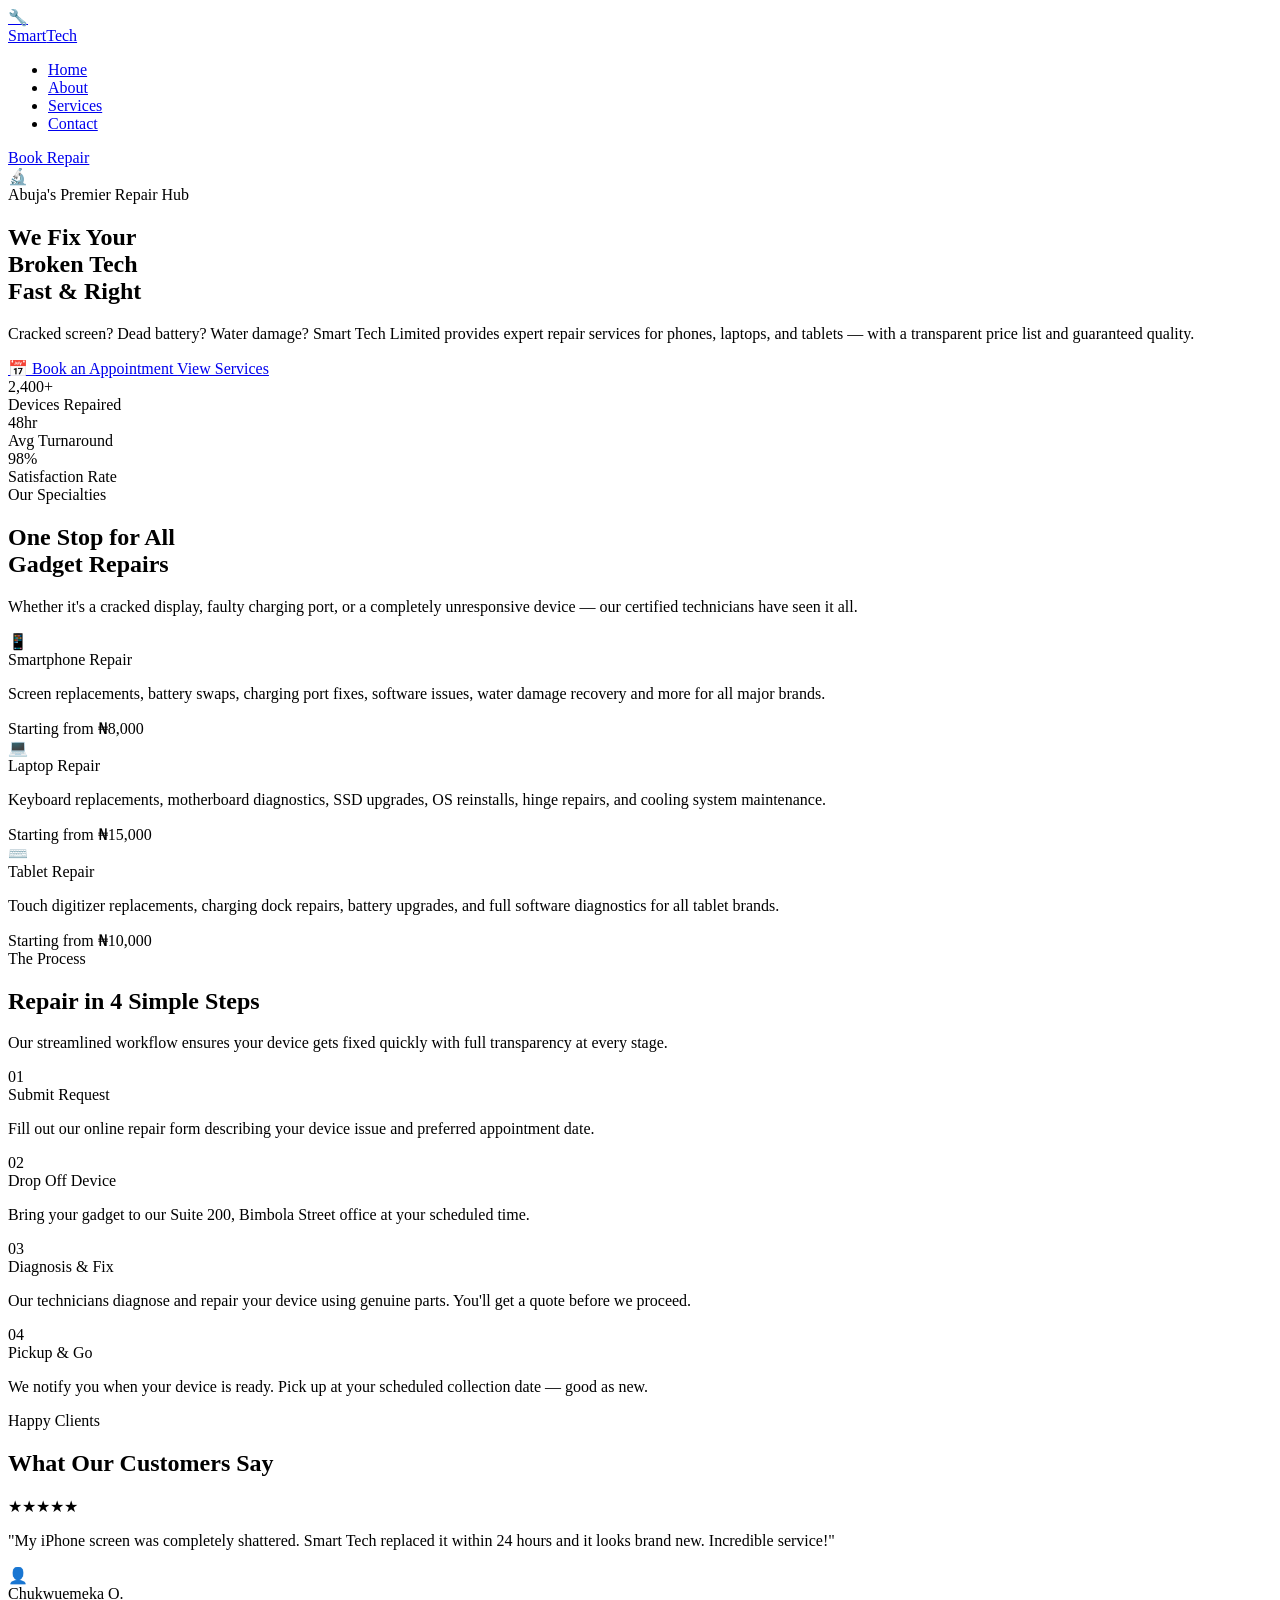
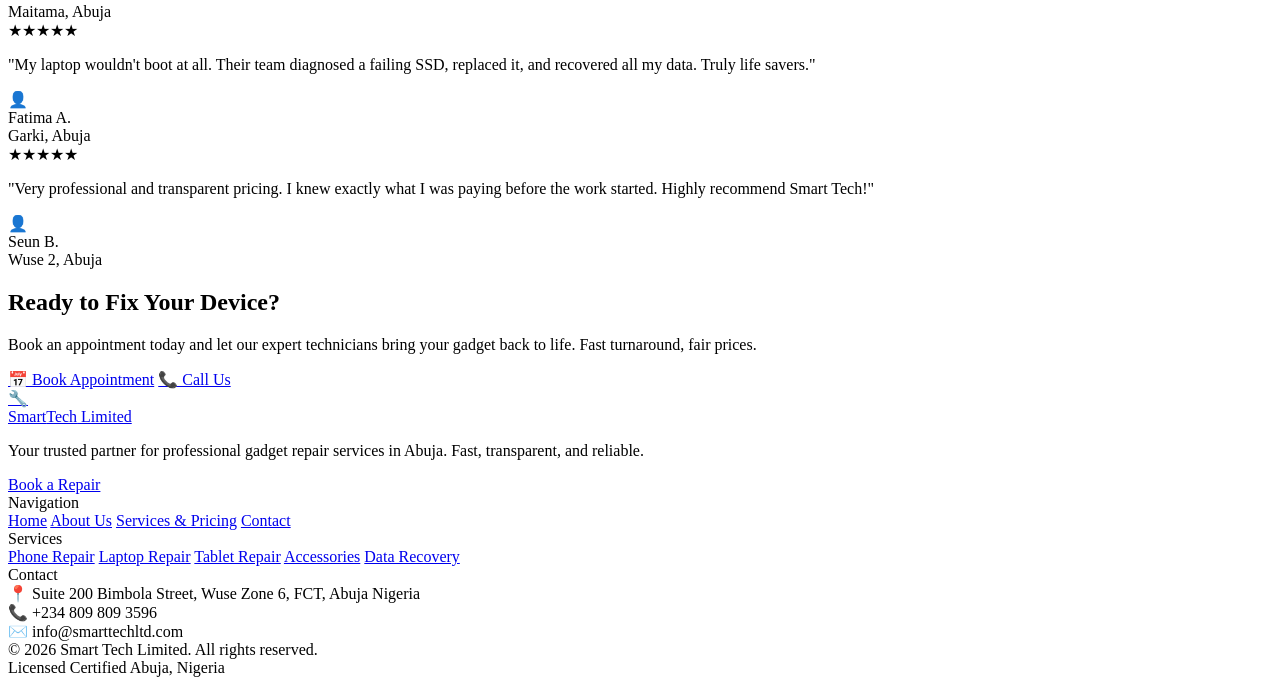
==== Project1/index.html @ 46990d4a "Created the index file, created the asset director to store my images, css file" ====
<!doctype html>
<html lang="en">
  <head>
    <meta charset="UTF-8" />
    <meta name="viewport" content="width=device-width, initial-scale=1.0" />
    <title>Smart Tech Limited — Gadget Repair Experts</title>
    <meta
      name="description"
      content="Professional phone, laptop and tablet repair services in Abuja, Nigeria. Book an appointment today."
    />
    <link rel="stylesheet" href="styles.css" />
  </head>
  <body class="bg-noise">
    <!-- NAVIGATION -->
    <nav class="nav">
      <div class="container">
        <div class="nav-inner">
          <a href="index.html" class="nav-logo">
            <div class="nav-logo-icon">🔧</div>
            <span class="nav-logo-text">Smart<span>Tech</span></span>
          </a>
          <ul class="nav-links">
            <li><a href="index.html" class="nav-link active">Home</a></li>
            <li><a href="about.html" class="nav-link">About</a></li>
            <li><a href="services.html" class="nav-link">Services</a></li>
            <li><a href="contact.html" class="nav-link">Contact</a></li>
          </ul>
          <a href="services.html#appointment" class="nav-cta">Book Repair</a>
        </div>
      </div>
    </nav>

    <!-- HERO -->
    <section class="hero">
      <div class="hero-bg"></div>
      <div class="hero-grid-lines"></div>

      <div class="hero-visual">
        <div class="hero-visual-ring hero-visual-ring-1"></div>
        <div class="hero-visual-ring hero-visual-ring-2"></div>
        <div class="hero-visual-center">🔬</div>
      </div>

      <div class="container">
        <div class="hero-content">
          <div class="hero-eyebrow">
            <div class="hero-eyebrow-line"></div>
            <span class="hero-eyebrow-text">Abuja's Premier Repair Hub</span>
          </div>

          <h1 class="heading-xl hero-title">
            We Fix Your<br />
            <span class="hero-title-highlight">Broken Tech</span><br />
            Fast &amp; Right
          </h1>

          <p class="hero-desc">
            Cracked screen? Dead battery? Water damage? Smart Tech Limited
            provides expert repair services for phones, laptops, and tablets —
            with a transparent price list and guaranteed quality.
          </p>

          <div class="hero-actions">
            <a href="services.html#appointment" class="btn btn-primary btn-lg">
              📅 Book an Appointment
            </a>
            <a href="services.html" class="btn btn-outline btn-lg">
              View Services
            </a>
          </div>

          <div class="hero-stats">
            <div class="hero-stat">
              <div class="hero-stat-number">2,400+</div>
              <div class="hero-stat-label">Devices Repaired</div>
            </div>
            <div class="hero-stat">
              <div class="hero-stat-number">48hr</div>
              <div class="hero-stat-label">Avg Turnaround</div>
            </div>
            <div class="hero-stat">
              <div class="hero-stat-number">98%</div>
              <div class="hero-stat-label">Satisfaction Rate</div>
            </div>
          </div>
        </div>
      </div>
    </section>

    <!-- WHAT WE FIX -->
    <section class="section">
      <div class="container">
        <div class="section-header-centered">
          <div class="label-tag">Our Specialties</div>
          <h2 class="heading-lg">One Stop for All<br />Gadget Repairs</h2>
          <p class="section-subtitle">
            Whether it's a cracked display, faulty charging port, or a
            completely unresponsive device — our certified technicians have seen
            it all.
          </p>
        </div>

        <div class="grid-3">
          <div class="service-card animate-fade-up animate-delay-1">
            <div class="service-icon">📱</div>
            <div class="service-card-title">Smartphone Repair</div>
            <p class="service-card-desc">
              Screen replacements, battery swaps, charging port fixes, software
              issues, water damage recovery and more for all major brands.
            </p>
            <div class="service-card-price">Starting from ₦8,000</div>
          </div>
          <div class="service-card animate-fade-up animate-delay-2">
            <div class="service-icon">💻</div>
            <div class="service-card-title">Laptop Repair</div>
            <p class="service-card-desc">
              Keyboard replacements, motherboard diagnostics, SSD upgrades, OS
              reinstalls, hinge repairs, and cooling system maintenance.
            </p>
            <div class="service-card-price">Starting from ₦15,000</div>
          </div>
          <div class="service-card animate-fade-up animate-delay-3">
            <div class="service-icon">⌨️</div>
            <div class="service-card-title">Tablet Repair</div>
            <p class="service-card-desc">
              Touch digitizer replacements, charging dock repairs, battery
              upgrades, and full software diagnostics for all tablet brands.
            </p>
            <div class="service-card-price">Starting from ₦10,000</div>
          </div>
        </div>
      </div>
    </section>

    <!-- HOW IT WORKS -->
    <section
      class="section"
      style="
        background: var(--color-surface);
        border-top: 1px solid var(--color-border);
        border-bottom: 1px solid var(--color-border);
      "
    >
      <div class="container">
        <div class="section-header-centered">
          <div class="label-tag">The Process</div>
          <h2 class="heading-lg">Repair in 4 Simple Steps</h2>
          <p class="section-subtitle">
            Our streamlined workflow ensures your device gets fixed quickly with
            full transparency at every stage.
          </p>
        </div>

        <div class="process-steps">
          <div class="process-step">
            <div class="process-step-num">01</div>
            <div class="process-step-title">Submit Request</div>
            <p class="process-step-desc">
              Fill out our online repair form describing your device issue and
              preferred appointment date.
            </p>
          </div>
          <div class="process-step">
            <div class="process-step-num">02</div>
            <div class="process-step-title">Drop Off Device</div>
            <p class="process-step-desc">
              Bring your gadget to our Suite 200, Bimbola Street office at your
              scheduled time.
            </p>
          </div>
          <div class="process-step">
            <div class="process-step-num">03</div>
            <div class="process-step-title">Diagnosis &amp; Fix</div>
            <p class="process-step-desc">
              Our technicians diagnose and repair your device using genuine
              parts. You'll get a quote before we proceed.
            </p>
          </div>
          <div class="process-step">
            <div class="process-step-num">04</div>
            <div class="process-step-title">Pickup &amp; Go</div>
            <p class="process-step-desc">
              We notify you when your device is ready. Pick up at your scheduled
              collection date — good as new.
            </p>
          </div>
        </div>
      </div>
    </section>

    <!-- TESTIMONIALS -->
    <section class="section">
      <div class="container">
        <div class="section-header-centered">
          <div class="label-tag">Happy Clients</div>
          <h2 class="heading-lg">What Our Customers Say</h2>
        </div>

        <div class="grid-3">
          <div class="testimonial-card">
            <div class="testimonial-stars">★★★★★</div>
            <p class="testimonial-text">
              "My iPhone screen was completely shattered. Smart Tech replaced it
              within 24 hours and it looks brand new. Incredible service!"
            </p>
            <div class="testimonial-author">
              <div class="testimonial-avatar">👤</div>
              <div>
                <div class="testimonial-author-name">Chukwuemeka O.</div>
                <div class="testimonial-author-title">Maitama, Abuja</div>
              </div>
            </div>
          </div>
          <div class="testimonial-card">
            <div class="testimonial-stars">★★★★★</div>
            <p class="testimonial-text">
              "My laptop wouldn't boot at all. Their team diagnosed a failing
              SSD, replaced it, and recovered all my data. Truly life savers."
            </p>
            <div class="testimonial-author">
              <div class="testimonial-avatar">👤</div>
              <div>
                <div class="testimonial-author-name">Fatima A.</div>
                <div class="testimonial-author-title">Garki, Abuja</div>
              </div>
            </div>
          </div>
          <div class="testimonial-card">
            <div class="testimonial-stars">★★★★★</div>
            <p class="testimonial-text">
              "Very professional and transparent pricing. I knew exactly what I
              was paying before the work started. Highly recommend Smart Tech!"
            </p>
            <div class="testimonial-author">
              <div class="testimonial-avatar">👤</div>
              <div>
                <div class="testimonial-author-name">Seun B.</div>
                <div class="testimonial-author-title">Wuse 2, Abuja</div>
              </div>
            </div>
          </div>
        </div>
      </div>
    </section>

    <!-- CTA BANNER -->
    <section class="section-sm">
      <div class="container">
        <div class="cta-banner">
          <h2 class="cta-banner-title">Ready to Fix Your Device?</h2>
          <p class="cta-banner-desc">
            Book an appointment today and let our expert technicians bring your
            gadget back to life. Fast turnaround, fair prices.
          </p>
          <div class="cta-actions">
            <a href="services.html#appointment" class="btn btn-primary btn-lg"
              >📅 Book Appointment</a
            >
            <a href="contact.html" class="btn btn-outline btn-lg">📞 Call Us</a>
          </div>
        </div>
      </div>
    </section>

    <!-- FOOTER -->
    <footer class="footer">
      <div class="container">
        <div class="footer-top">
          <div>
            <a href="index.html" class="nav-logo" style="margin-bottom: 0">
              <div class="nav-logo-icon">🔧</div>
              <span class="nav-logo-text">Smart<span>Tech</span> Limited</span>
            </a>
            <p class="footer-brand-desc">
              Your trusted partner for professional gadget repair services in
              Abuja. Fast, transparent, and reliable.
            </p>
            <a href="services.html#appointment" class="btn btn-primary"
              >Book a Repair</a
            >
          </div>
          <div>
            <div class="footer-heading">Navigation</div>
            <a href="index.html" class="footer-link">Home</a>
            <a href="about.html" class="footer-link">About Us</a>
            <a href="services.html" class="footer-link"
              >Services &amp; Pricing</a
            >
            <a href="contact.html" class="footer-link">Contact</a>
          </div>
          <div>
            <div class="footer-heading">Services</div>
            <a href="services.html" class="footer-link">Phone Repair</a>
            <a href="services.html" class="footer-link">Laptop Repair</a>
            <a href="services.html" class="footer-link">Tablet Repair</a>
            <a href="services.html" class="footer-link">Accessories</a>
            <a href="services.html" class="footer-link">Data Recovery</a>
          </div>
          <div>
            <div class="footer-heading">Contact</div>
            <div class="footer-contact-item">
              <span class="footer-contact-icon">📍</span>
              Suite 200 Bimbola Street, Wuse Zone 6, FCT, Abuja Nigeria
            </div>
            <div class="footer-contact-item">
              <span class="footer-contact-icon">📞</span>
              +234 809 809 3596
            </div>
            <div class="footer-contact-item">
              <span class="footer-contact-icon">✉️</span>
              info@smarttechltd.com
            </div>
          </div>
        </div>
        <div class="footer-bottom">
          <span class="footer-copy"
            >© 2026 Smart Tech Limited. All rights reserved.</span
          >
          <div class="footer-badges">
            <span class="footer-badge">Licensed</span>
            <span class="footer-badge">Certified</span>
            <span class="footer-badge">Abuja, Nigeria</span>
          </div>
        </div>
      </div>
    </footer>
  </body>
</html>
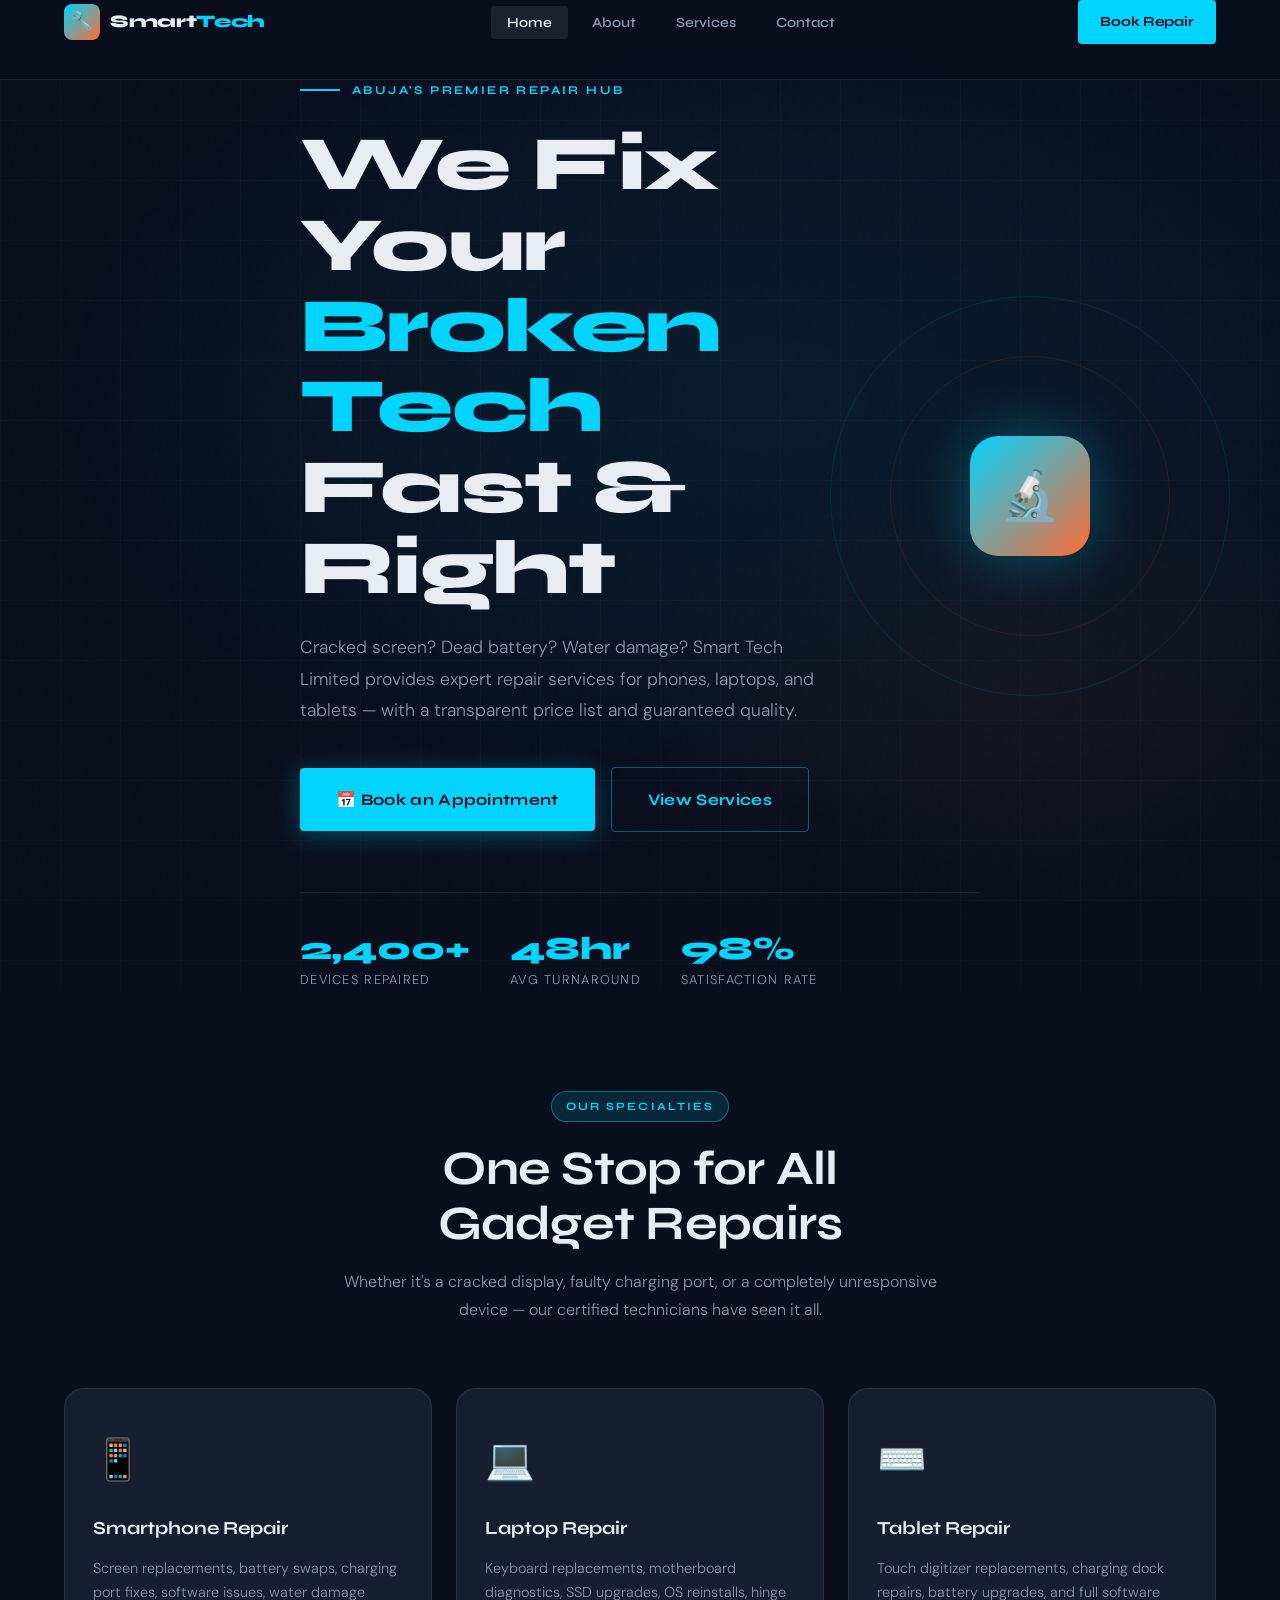
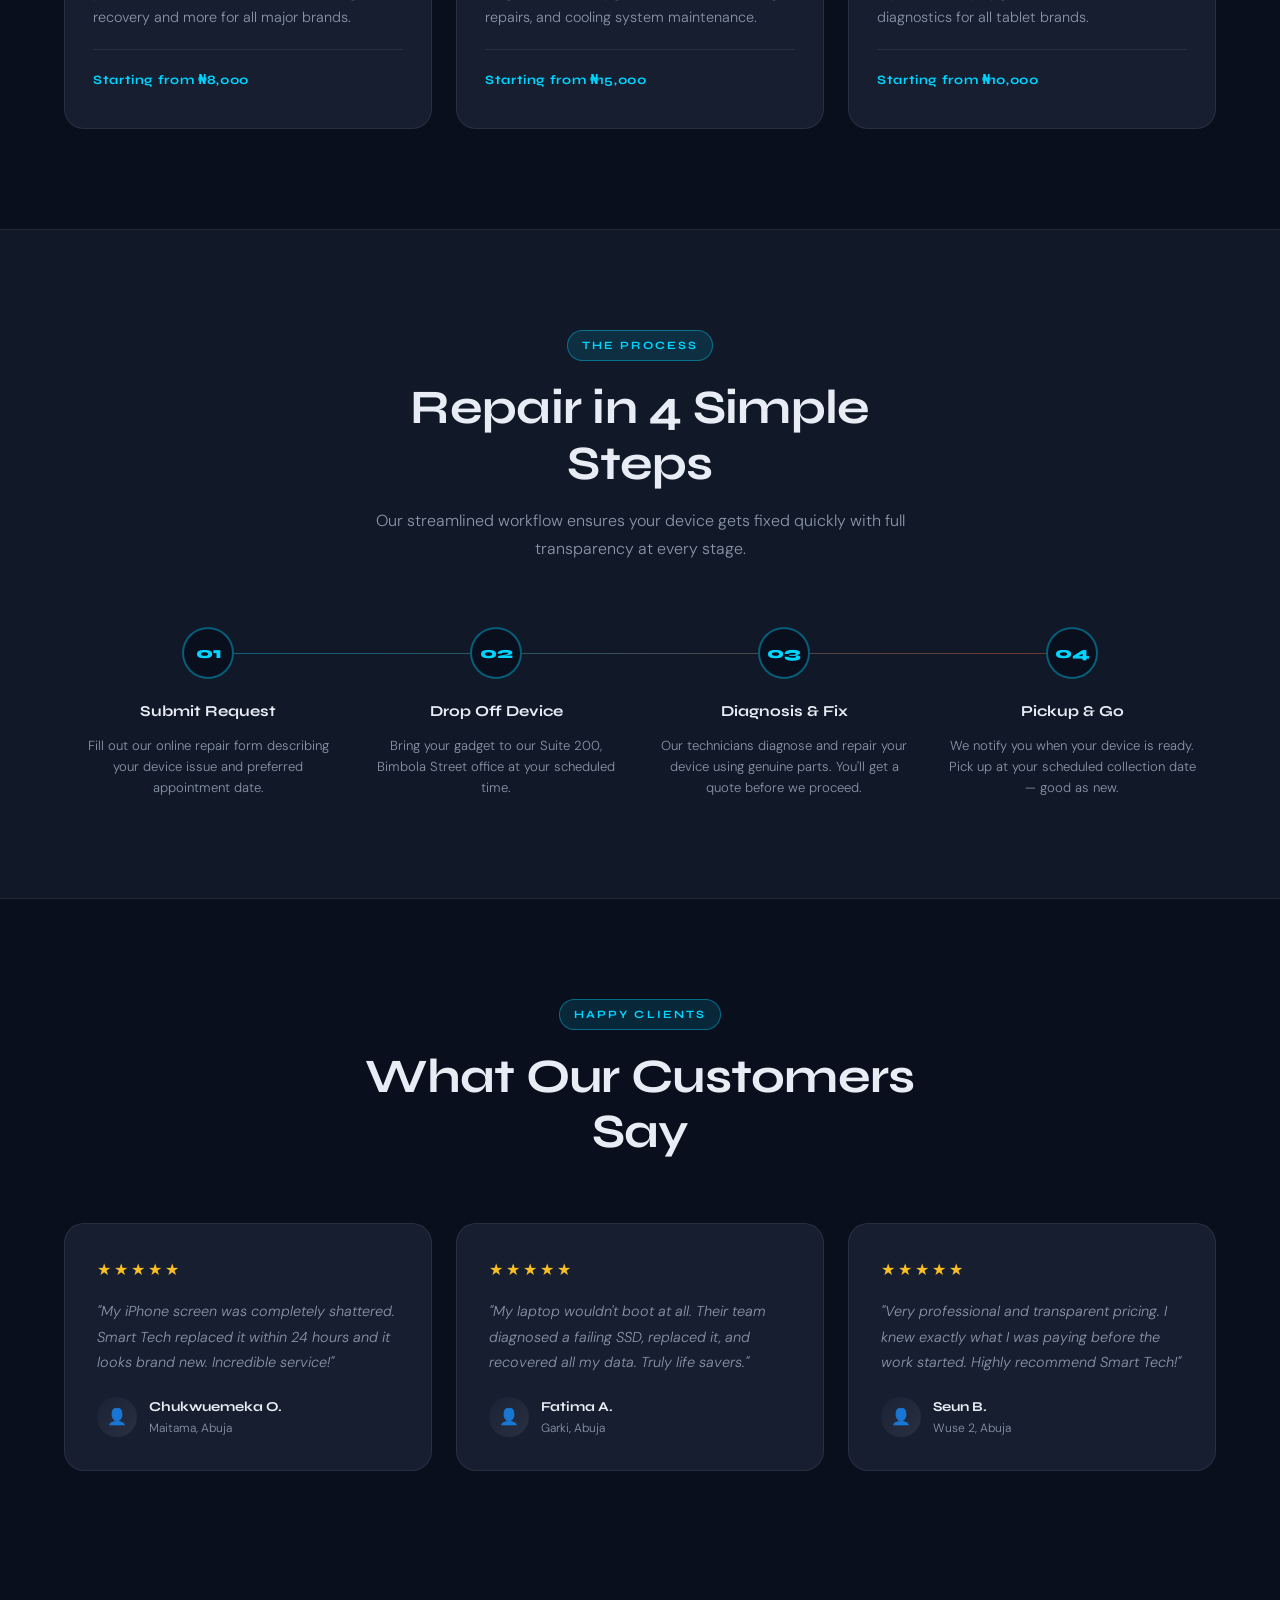
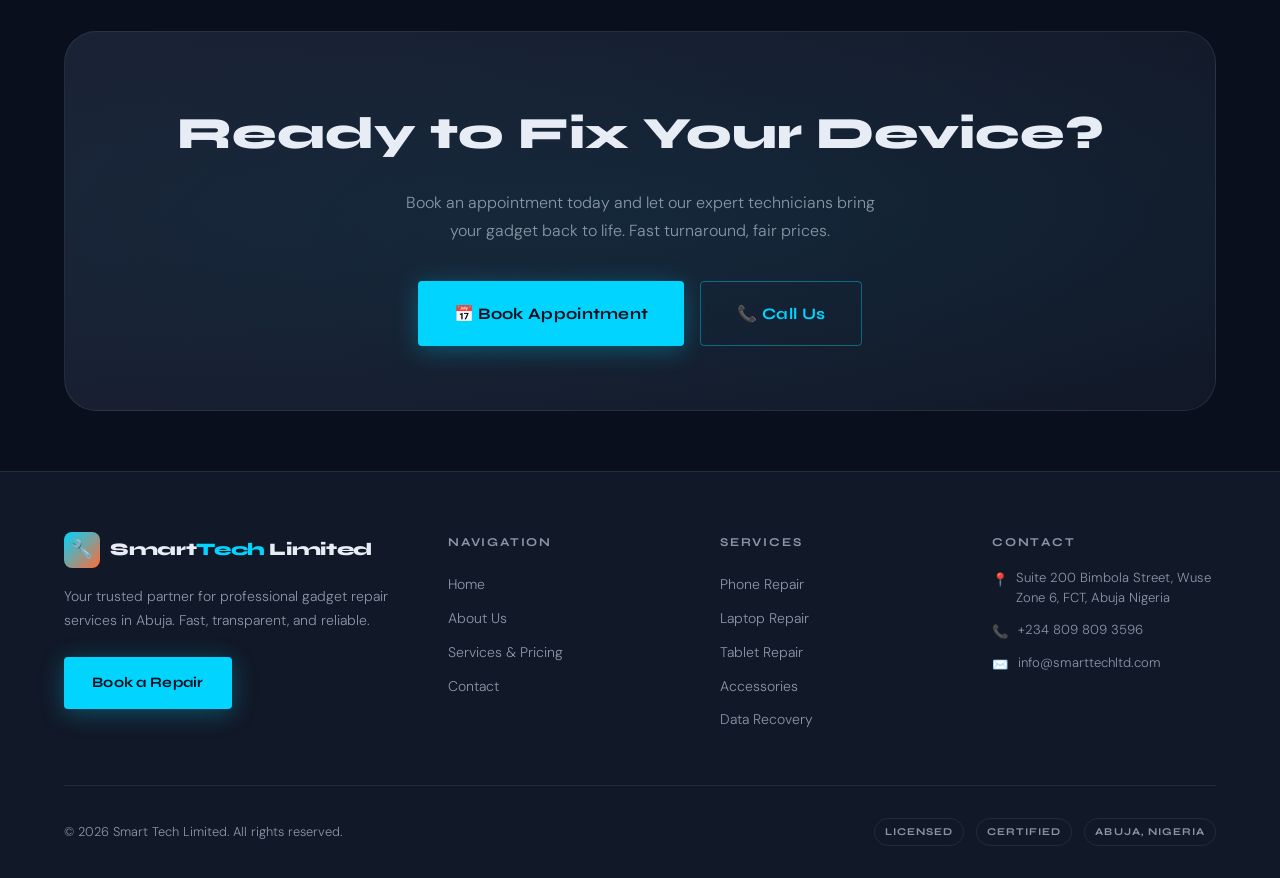
==== commit 79f0a2e8: "Added linked the css file to the index page" ====
--- a/Project1/index.html
+++ b/Project1/index.html
@@ -8,7 +8,7 @@
       name="description"
       content="Professional phone, laptop and tablet repair services in Abuja, Nigeria. Book an appointment today."
     />
-    <link rel="stylesheet" href="styles.css" />
+    <link rel="stylesheet" href="./assets/css/style.css" />
   </head>
   <body class="bg-noise">
     <!-- NAVIGATION -->
--- a/Project1/assets/css/style.css
+++ b/Project1/assets/css/style.css
@@ -0,0 +1,1557 @@
+/* ============================================
+   SMART TECH LIMITED — Master Stylesheet
+   DRY Principle | External CSS | Class-based
+   ============================================ */
+
+@import url("https://fonts.googleapis.com/css2?family=Syne:wght@400;600;700;800&family=DM+Sans:ital,wght@0,300;0,400;0,500;1,300&display=swap");
+
+/* ── CSS Variables ── */
+:root {
+  --color-bg: #0a0f1e;
+  --color-surface: #111827;
+  --color-surface-2: #1a2235;
+  --color-primary: #00d4ff;
+  --color-primary-dim: rgba(0, 212, 255, 0.12);
+  --color-accent: #ff6b35;
+  --color-accent-dim: rgba(255, 107, 53, 0.12);
+  --color-text: #e8edf5;
+  --color-text-muted: #8a96a8;
+  --color-border: rgba(255, 255, 255, 0.08);
+  --color-border-active: rgba(0, 212, 255, 0.4);
+  --color-success: #00e5a0;
+  --color-card: rgba(26, 34, 53, 0.8);
+
+  --font-display: "Syne", sans-serif;
+  --font-body: "DM Sans", sans-serif;
+
+  --radius-sm: 4px;
+  --radius-md: 12px;
+  --radius-lg: 20px;
+  --radius-xl: 32px;
+
+  --shadow-glow: 0 0 40px rgba(0, 212, 255, 0.15);
+  --shadow-card: 0 8px 32px rgba(0, 0, 0, 0.4);
+  --shadow-accent: 0 0 24px rgba(255, 107, 53, 0.2);
+
+  --max-width: 1200px;
+  --nav-height: 80px;
+}
+
+/* ── Reset & Base ── */
+*,
+*::before,
+*::after {
+  box-sizing: border-box;
+  margin: 0;
+  padding: 0;
+}
+
+html {
+  scroll-behavior: smooth;
+  font-size: 16px;
+}
+
+body {
+  background-color: var(--color-bg);
+  color: var(--color-text);
+  font-family: var(--font-body);
+  font-weight: 300;
+  line-height: 1.7;
+  overflow-x: hidden;
+}
+
+img {
+  display: block;
+  max-width: 100%;
+}
+a {
+  color: inherit;
+  text-decoration: none;
+}
+ul {
+  list-style: none;
+}
+
+/* ── Typography ── */
+.heading-xl {
+  font-family: var(--font-display);
+  font-size: clamp(2.8rem, 6vw, 5rem);
+  font-weight: 800;
+  line-height: 1.05;
+  letter-spacing: -0.02em;
+}
+
+.heading-lg {
+  font-family: var(--font-display);
+  font-size: clamp(2rem, 4vw, 3rem);
+  font-weight: 700;
+  line-height: 1.15;
+  letter-spacing: -0.015em;
+}
+
+.heading-md {
+  font-family: var(--font-display);
+  font-size: clamp(1.4rem, 2.5vw, 1.9rem);
+  font-weight: 600;
+  line-height: 1.25;
+}
+
+.heading-sm {
+  font-family: var(--font-display);
+  font-size: 1.1rem;
+  font-weight: 600;
+  line-height: 1.3;
+}
+
+.text-primary {
+  color: var(--color-primary);
+}
+.text-accent {
+  color: var(--color-accent);
+}
+.text-muted {
+  color: var(--color-text-muted);
+}
+.text-center {
+  text-align: center;
+}
+
+.label-tag {
+  display: inline-block;
+  font-family: var(--font-display);
+  font-size: 0.7rem;
+  font-weight: 700;
+  letter-spacing: 0.18em;
+  text-transform: uppercase;
+  color: var(--color-primary);
+  background: var(--color-primary-dim);
+  border: 1px solid var(--color-border-active);
+  padding: 5px 14px;
+  border-radius: 100px;
+  margin-bottom: 1.2rem;
+}
+
+/* ── Layout ── */
+.container {
+  max-width: var(--max-width);
+  margin: 0 auto;
+  padding: 0 24px;
+}
+
+.section {
+  padding: 100px 0;
+}
+
+.section-sm {
+  padding: 60px 0;
+}
+
+.grid-2 {
+  display: grid;
+  grid-template-columns: 1fr 1fr;
+  gap: 48px;
+  align-items: center;
+}
+
+.grid-3 {
+  display: grid;
+  grid-template-columns: repeat(3, 1fr);
+  gap: 24px;
+}
+
+.grid-4 {
+  display: grid;
+  grid-template-columns: repeat(4, 1fr);
+  gap: 20px;
+}
+
+.flex-center {
+  display: flex;
+  align-items: center;
+  justify-content: center;
+}
+
+.flex-between {
+  display: flex;
+  align-items: center;
+  justify-content: space-between;
+}
+
+/* ── Decorative Background ── */
+.bg-noise {
+  position: relative;
+}
+.bg-noise::before {
+  content: "";
+  position: fixed;
+  inset: 0;
+  background-image: url("data:image/svg+xml,%3Csvg viewBox='0 0 256 256' xmlns='http://www.w3.org/2000/svg'%3E%3Cfilter id='n'%3E%3CfeTurbulence type='fractalNoise' baseFrequency='0.9' numOctaves='4' stitchTiles='stitch'/%3E%3C/filter%3E%3Crect width='100%25' height='100%25' filter='url(%23n)' opacity='0.04'/%3E%3C/svg%3E");
+  pointer-events: none;
+  z-index: 0;
+  opacity: 0.4;
+}
+
+/* ── Navigation ── */
+.nav {
+  position: fixed;
+  top: 0;
+  left: 0;
+  right: 0;
+  height: var(--nav-height);
+  z-index: 1000;
+  background: rgba(10, 15, 30, 0.85);
+  backdrop-filter: blur(20px);
+  border-bottom: 1px solid var(--color-border);
+  transition: box-shadow 0.3s;
+}
+
+.nav-inner {
+  display: flex;
+  align-items: center;
+  justify-content: space-between;
+  height: 100%;
+}
+
+.nav-logo {
+  display: flex;
+  align-items: center;
+  gap: 10px;
+}
+
+.nav-logo-icon {
+  width: 36px;
+  height: 36px;
+  background: linear-gradient(
+    135deg,
+    var(--color-primary),
+    var(--color-accent)
+  );
+  border-radius: 8px;
+  display: flex;
+  align-items: center;
+  justify-content: center;
+  font-size: 1.1rem;
+}
+
+.nav-logo-text {
+  font-family: var(--font-display);
+  font-weight: 800;
+  font-size: 1.1rem;
+  letter-spacing: -0.02em;
+}
+
+.nav-logo-text span {
+  color: var(--color-primary);
+}
+
+.nav-links {
+  display: flex;
+  align-items: center;
+  gap: 8px;
+}
+
+.nav-link {
+  font-family: var(--font-display);
+  font-size: 0.875rem;
+  font-weight: 600;
+  color: var(--color-text-muted);
+  padding: 8px 16px;
+  border-radius: var(--radius-sm);
+  transition:
+    color 0.2s,
+    background 0.2s;
+}
+
+.nav-link:hover,
+.nav-link.active {
+  color: var(--color-text);
+  background: var(--color-border);
+}
+
+.nav-cta {
+  font-family: var(--font-display);
+  font-size: 0.875rem;
+  font-weight: 700;
+  color: var(--color-bg);
+  background: var(--color-primary);
+  padding: 10px 22px;
+  border-radius: var(--radius-sm);
+  transition:
+    opacity 0.2s,
+    transform 0.2s;
+}
+
+.nav-cta:hover {
+  opacity: 0.9;
+  transform: translateY(-1px);
+}
+
+/* ── Buttons ── */
+.btn {
+  display: inline-flex;
+  align-items: center;
+  gap: 8px;
+  font-family: var(--font-display);
+  font-size: 0.9rem;
+  font-weight: 700;
+  padding: 14px 28px;
+  border-radius: var(--radius-sm);
+  border: none;
+  cursor: pointer;
+  transition:
+    transform 0.2s,
+    opacity 0.2s,
+    box-shadow 0.2s;
+  letter-spacing: 0.02em;
+}
+
+.btn:hover {
+  transform: translateY(-2px);
+}
+
+.btn-primary {
+  background: var(--color-primary);
+  color: var(--color-bg);
+  box-shadow: 0 4px 24px rgba(0, 212, 255, 0.3);
+}
+
+.btn-primary:hover {
+  box-shadow: 0 8px 32px rgba(0, 212, 255, 0.45);
+}
+
+.btn-accent {
+  background: var(--color-accent);
+  color: #fff;
+  box-shadow: var(--shadow-accent);
+}
+
+.btn-outline {
+  background: transparent;
+  color: var(--color-primary);
+  border: 1.5px solid var(--color-border-active);
+}
+
+.btn-outline:hover {
+  background: var(--color-primary-dim);
+}
+
+.btn-lg {
+  padding: 18px 36px;
+  font-size: 1rem;
+}
+
+/* ── Cards ── */
+.card {
+  background: var(--color-card);
+  border: 1px solid var(--color-border);
+  border-radius: var(--radius-lg);
+  padding: 32px;
+  backdrop-filter: blur(12px);
+  transition:
+    border-color 0.3s,
+    transform 0.3s,
+    box-shadow 0.3s;
+}
+
+.card:hover {
+  border-color: var(--color-border-active);
+  transform: translateY(-4px);
+  box-shadow: var(--shadow-glow);
+}
+
+.card-icon {
+  width: 52px;
+  height: 52px;
+  border-radius: 12px;
+  background: var(--color-primary-dim);
+  border: 1px solid var(--color-border-active);
+  display: flex;
+  align-items: center;
+  justify-content: center;
+  font-size: 1.4rem;
+  margin-bottom: 20px;
+}
+
+.card-icon-accent {
+  background: var(--color-accent-dim);
+  border-color: rgba(255, 107, 53, 0.3);
+}
+
+/* ── Hero Section ── */
+.hero {
+  min-height: 100vh;
+  padding-top: var(--nav-height);
+  display: flex;
+  align-items: center;
+  position: relative;
+  overflow: hidden;
+}
+
+.hero-bg {
+  position: absolute;
+  inset: 0;
+  background:
+    radial-gradient(
+      ellipse 80% 60% at 60% 40%,
+      rgba(0, 212, 255, 0.07) 0%,
+      transparent 70%
+    ),
+    radial-gradient(
+      ellipse 50% 40% at 80% 70%,
+      rgba(255, 107, 53, 0.05) 0%,
+      transparent 60%
+    );
+  pointer-events: none;
+}
+
+.hero-grid-lines {
+  position: absolute;
+  inset: 0;
+  background-image:
+    linear-gradient(rgba(255, 255, 255, 0.02) 1px, transparent 1px),
+    linear-gradient(90deg, rgba(255, 255, 255, 0.02) 1px, transparent 1px);
+  background-size: 60px 60px;
+  pointer-events: none;
+}
+
+.hero-content {
+  position: relative;
+  z-index: 2;
+  max-width: 680px;
+}
+
+.hero-eyebrow {
+  display: flex;
+  align-items: center;
+  gap: 12px;
+  margin-bottom: 24px;
+}
+
+.hero-eyebrow-line {
+  width: 40px;
+  height: 2px;
+  background: var(--color-primary);
+}
+
+.hero-eyebrow-text {
+  font-family: var(--font-display);
+  font-size: 0.75rem;
+  font-weight: 700;
+  letter-spacing: 0.2em;
+  text-transform: uppercase;
+  color: var(--color-primary);
+}
+
+.hero-title {
+  margin-bottom: 24px;
+}
+
+.hero-title-highlight {
+  color: var(--color-primary);
+  position: relative;
+}
+
+.hero-desc {
+  font-size: 1.1rem;
+  color: var(--color-text-muted);
+  max-width: 520px;
+  margin-bottom: 40px;
+  line-height: 1.8;
+}
+
+.hero-actions {
+  display: flex;
+  align-items: center;
+  gap: 16px;
+  flex-wrap: wrap;
+}
+
+.hero-stats {
+  display: flex;
+  gap: 40px;
+  margin-top: 60px;
+  padding-top: 40px;
+  border-top: 1px solid var(--color-border);
+}
+
+.hero-stat-number {
+  font-family: var(--font-display);
+  font-size: 2rem;
+  font-weight: 800;
+  color: var(--color-primary);
+  line-height: 1;
+  margin-bottom: 4px;
+}
+
+.hero-stat-label {
+  font-size: 0.8rem;
+  color: var(--color-text-muted);
+  text-transform: uppercase;
+  letter-spacing: 0.1em;
+}
+
+.hero-visual {
+  position: absolute;
+  right: 0;
+  top: 50%;
+  transform: translateY(-50%);
+  width: 500px;
+  height: 500px;
+  pointer-events: none;
+}
+
+.hero-visual-ring {
+  position: absolute;
+  border-radius: 50%;
+  border: 1px solid var(--color-border);
+  animation: rotate 20s linear infinite;
+}
+
+.hero-visual-ring-1 {
+  width: 400px;
+  height: 400px;
+  top: 50px;
+  left: 50px;
+  border-color: rgba(0, 212, 255, 0.1);
+  animation-duration: 25s;
+}
+
+.hero-visual-ring-2 {
+  width: 280px;
+  height: 280px;
+  top: 110px;
+  left: 110px;
+  border-color: rgba(255, 107, 53, 0.1);
+  animation-duration: 18s;
+  animation-direction: reverse;
+}
+
+.hero-visual-center {
+  position: absolute;
+  top: 50%;
+  left: 50%;
+  transform: translate(-50%, -50%);
+  width: 120px;
+  height: 120px;
+  background: linear-gradient(
+    135deg,
+    var(--color-primary),
+    var(--color-accent)
+  );
+  border-radius: 28px;
+  display: flex;
+  align-items: center;
+  justify-content: center;
+  font-size: 3rem;
+  box-shadow: 0 0 60px rgba(0, 212, 255, 0.3);
+  animation: pulse-glow 3s ease-in-out infinite;
+}
+
+@keyframes rotate {
+  from {
+    transform: rotate(0deg);
+  }
+  to {
+    transform: rotate(360deg);
+  }
+}
+
+@keyframes pulse-glow {
+  0%,
+  100% {
+    box-shadow: 0 0 40px rgba(0, 212, 255, 0.3);
+  }
+  50% {
+    box-shadow:
+      0 0 80px rgba(0, 212, 255, 0.5),
+      0 0 120px rgba(255, 107, 53, 0.2);
+  }
+}
+
+/* ── Section Headers ── */
+.section-header {
+  margin-bottom: 64px;
+}
+
+.section-header-centered {
+  text-align: center;
+  max-width: 600px;
+  margin: 0 auto 64px;
+}
+
+.section-subtitle {
+  color: var(--color-text-muted);
+  font-size: 1rem;
+  margin-top: 16px;
+  line-height: 1.75;
+}
+
+/* ── Services Cards ── */
+.service-card {
+  background: var(--color-card);
+  border: 1px solid var(--color-border);
+  border-radius: var(--radius-lg);
+  padding: 36px 28px;
+  transition: all 0.3s;
+  position: relative;
+  overflow: hidden;
+}
+
+.service-card::before {
+  content: "";
+  position: absolute;
+  top: 0;
+  left: 0;
+  right: 0;
+  height: 3px;
+  background: linear-gradient(90deg, var(--color-primary), var(--color-accent));
+  opacity: 0;
+  transition: opacity 0.3s;
+}
+
+.service-card:hover {
+  border-color: var(--color-border-active);
+  transform: translateY(-6px);
+  box-shadow: var(--shadow-glow);
+}
+
+.service-card:hover::before {
+  opacity: 1;
+}
+
+.service-icon {
+  font-size: 2.5rem;
+  margin-bottom: 20px;
+}
+
+.service-card-title {
+  font-family: var(--font-display);
+  font-size: 1.15rem;
+  font-weight: 700;
+  margin-bottom: 12px;
+}
+
+.service-card-desc {
+  color: var(--color-text-muted);
+  font-size: 0.9rem;
+  line-height: 1.7;
+}
+
+.service-card-price {
+  margin-top: 20px;
+  padding-top: 20px;
+  border-top: 1px solid var(--color-border);
+  font-family: var(--font-display);
+  font-size: 0.8rem;
+  color: var(--color-primary);
+  font-weight: 700;
+  letter-spacing: 0.05em;
+}
+
+/* ── Price Table ── */
+.price-table {
+  width: 100%;
+  border-collapse: collapse;
+}
+
+.price-table-section {
+  background: var(--color-surface);
+  border: 1px solid var(--color-border);
+  border-radius: var(--radius-lg);
+  overflow: hidden;
+  margin-bottom: 32px;
+}
+
+.price-table-header {
+  background: linear-gradient(
+    135deg,
+    var(--color-surface-2),
+    var(--color-surface)
+  );
+  padding: 20px 28px;
+  border-bottom: 1px solid var(--color-border);
+  display: flex;
+  align-items: center;
+  gap: 12px;
+}
+
+.price-table-header-icon {
+  font-size: 1.4rem;
+}
+
+.price-table-header-title {
+  font-family: var(--font-display);
+  font-size: 1rem;
+  font-weight: 700;
+  color: var(--color-text);
+}
+
+.price-row {
+  display: flex;
+  align-items: center;
+  justify-content: space-between;
+  padding: 16px 28px;
+  border-bottom: 1px solid var(--color-border);
+  transition: background 0.2s;
+}
+
+.price-row:last-child {
+  border-bottom: none;
+}
+
+.price-row:hover {
+  background: var(--color-primary-dim);
+}
+
+.price-row-name {
+  font-size: 0.9rem;
+  color: var(--color-text);
+}
+
+.price-row-desc {
+  font-size: 0.78rem;
+  color: var(--color-text-muted);
+  margin-top: 2px;
+}
+
+.price-row-amount {
+  font-family: var(--font-display);
+  font-size: 0.95rem;
+  font-weight: 700;
+  color: var(--color-primary);
+  white-space: nowrap;
+}
+
+/* ── Process Steps ── */
+.process-steps {
+  display: grid;
+  grid-template-columns: repeat(4, 1fr);
+  gap: 0;
+  position: relative;
+}
+
+.process-steps::before {
+  content: "";
+  position: absolute;
+  top: 26px;
+  left: 12%;
+  right: 12%;
+  height: 1px;
+  background: linear-gradient(90deg, var(--color-primary), var(--color-accent));
+  opacity: 0.4;
+}
+
+.process-step {
+  text-align: center;
+  padding: 0 16px;
+  position: relative;
+}
+
+.process-step-num {
+  width: 52px;
+  height: 52px;
+  border-radius: 50%;
+  background: var(--color-surface-2);
+  border: 2px solid var(--color-border-active);
+  display: flex;
+  align-items: center;
+  justify-content: center;
+  margin: 0 auto 20px;
+  font-family: var(--font-display);
+  font-size: 1rem;
+  font-weight: 800;
+  color: var(--color-primary);
+  position: relative;
+  z-index: 2;
+  background: var(--color-bg);
+}
+
+.process-step-title {
+  font-family: var(--font-display);
+  font-size: 0.95rem;
+  font-weight: 700;
+  margin-bottom: 10px;
+}
+
+.process-step-desc {
+  font-size: 0.82rem;
+  color: var(--color-text-muted);
+  line-height: 1.6;
+}
+
+/* ── Contact & Form ── */
+.contact-grid {
+  display: grid;
+  grid-template-columns: 1fr 1.6fr;
+  gap: 48px;
+  align-items: start;
+}
+
+.contact-info-item {
+  display: flex;
+  gap: 16px;
+  align-items: flex-start;
+  margin-bottom: 28px;
+}
+
+.contact-info-icon {
+  width: 44px;
+  height: 44px;
+  min-width: 44px;
+  background: var(--color-primary-dim);
+  border: 1px solid var(--color-border-active);
+  border-radius: 10px;
+  display: flex;
+  align-items: center;
+  justify-content: center;
+  font-size: 1.1rem;
+}
+
+.contact-info-label {
+  font-family: var(--font-display);
+  font-size: 0.7rem;
+  font-weight: 700;
+  text-transform: uppercase;
+  letter-spacing: 0.12em;
+  color: var(--color-text-muted);
+  margin-bottom: 4px;
+}
+
+.contact-info-value {
+  font-size: 0.9rem;
+  color: var(--color-text);
+  line-height: 1.5;
+}
+
+/* ── Form ── */
+.form-card {
+  background: var(--color-card);
+  border: 1px solid var(--color-border);
+  border-radius: var(--radius-xl);
+  padding: 48px;
+  backdrop-filter: blur(12px);
+}
+
+.form-title {
+  font-family: var(--font-display);
+  font-size: 1.5rem;
+  font-weight: 700;
+  margin-bottom: 8px;
+}
+
+.form-subtitle {
+  color: var(--color-text-muted);
+  font-size: 0.9rem;
+  margin-bottom: 32px;
+  line-height: 1.6;
+}
+
+.form-row {
+  display: grid;
+  grid-template-columns: 1fr 1fr;
+  gap: 16px;
+}
+
+.form-group {
+  margin-bottom: 20px;
+}
+
+.form-label {
+  display: block;
+  font-family: var(--font-display);
+  font-size: 0.75rem;
+  font-weight: 700;
+  letter-spacing: 0.08em;
+  text-transform: uppercase;
+  color: var(--color-text-muted);
+  margin-bottom: 8px;
+}
+
+.form-input,
+.form-select,
+.form-textarea {
+  width: 100%;
+  background: var(--color-surface-2);
+  border: 1px solid var(--color-border);
+  border-radius: var(--radius-sm);
+  padding: 13px 16px;
+  color: var(--color-text);
+  font-family: var(--font-body);
+  font-size: 0.9rem;
+  transition:
+    border-color 0.2s,
+    box-shadow 0.2s;
+  outline: none;
+}
+
+.form-input:focus,
+.form-select:focus,
+.form-textarea:focus {
+  border-color: var(--color-border-active);
+  box-shadow: 0 0 0 3px var(--color-primary-dim);
+}
+
+.form-select {
+  appearance: none;
+  background-image: url("data:image/svg+xml,%3Csvg xmlns='http://www.w3.org/2000/svg' width='12' height='8' viewBox='0 0 12 8'%3E%3Cpath d='M1 1l5 5 5-5' stroke='%238a96a8' stroke-width='1.5' fill='none' stroke-linecap='round'/%3E%3C/svg%3E");
+  background-repeat: no-repeat;
+  background-position: right 16px center;
+}
+
+.form-select option {
+  background: var(--color-surface);
+}
+
+.form-textarea {
+  resize: vertical;
+  min-height: 110px;
+}
+
+.form-submit {
+  width: 100%;
+  padding: 16px;
+  font-size: 1rem;
+  letter-spacing: 0.04em;
+}
+
+/* ── About Page ── */
+.about-hero {
+  padding: 160px 0 100px;
+  position: relative;
+  overflow: hidden;
+}
+
+.about-hero-bg {
+  position: absolute;
+  inset: 0;
+  background: radial-gradient(
+    ellipse 70% 50% at 30% 50%,
+    rgba(0, 212, 255, 0.06) 0%,
+    transparent 65%
+  );
+  pointer-events: none;
+}
+
+.about-intro {
+  display: grid;
+  grid-template-columns: 1fr 1fr;
+  gap: 80px;
+  align-items: center;
+}
+
+.about-image-block {
+  position: relative;
+}
+
+.about-image-main {
+  background: linear-gradient(
+    135deg,
+    var(--color-surface-2),
+    var(--color-surface)
+  );
+  border: 1px solid var(--color-border);
+  border-radius: var(--radius-xl);
+  height: 400px;
+  display: flex;
+  align-items: center;
+  justify-content: center;
+  font-size: 5rem;
+  position: relative;
+  overflow: hidden;
+}
+
+.about-image-main::after {
+  content: "";
+  position: absolute;
+  inset: 0;
+  background: radial-gradient(
+    circle at 50% 50%,
+    rgba(0, 212, 255, 0.06),
+    transparent 70%
+  );
+}
+
+.about-badge {
+  position: absolute;
+  bottom: -16px;
+  right: -16px;
+  background: var(--color-accent);
+  color: #fff;
+  border-radius: var(--radius-md);
+  padding: 16px 20px;
+  font-family: var(--font-display);
+  font-size: 0.85rem;
+  font-weight: 700;
+  box-shadow: var(--shadow-accent);
+}
+
+.values-grid {
+  display: grid;
+  grid-template-columns: 1fr 1fr;
+  gap: 20px;
+  margin-top: 60px;
+}
+
+.value-card {
+  background: var(--color-surface);
+  border: 1px solid var(--color-border);
+  border-radius: var(--radius-md);
+  padding: 24px;
+  transition: border-color 0.2s;
+}
+
+.value-card:hover {
+  border-color: var(--color-border-active);
+}
+
+.value-card-icon {
+  font-size: 1.6rem;
+  margin-bottom: 12px;
+}
+
+.value-card-title {
+  font-family: var(--font-display);
+  font-size: 0.95rem;
+  font-weight: 700;
+  margin-bottom: 8px;
+}
+
+.value-card-text {
+  font-size: 0.82rem;
+  color: var(--color-text-muted);
+  line-height: 1.6;
+}
+
+/* ── Team ── */
+.team-card {
+  background: var(--color-card);
+  border: 1px solid var(--color-border);
+  border-radius: var(--radius-lg);
+  padding: 32px;
+  text-align: center;
+  transition: all 0.3s;
+}
+
+.team-card:hover {
+  border-color: var(--color-border-active);
+  transform: translateY(-4px);
+}
+
+.team-avatar {
+  width: 80px;
+  height: 80px;
+  border-radius: 50%;
+  background: linear-gradient(
+    135deg,
+    var(--color-primary),
+    var(--color-accent)
+  );
+  display: flex;
+  align-items: center;
+  justify-content: center;
+  font-size: 1.8rem;
+  margin: 0 auto 16px;
+}
+
+.team-name {
+  font-family: var(--font-display);
+  font-size: 1rem;
+  font-weight: 700;
+  margin-bottom: 4px;
+}
+
+.team-role {
+  font-size: 0.8rem;
+  color: var(--color-primary);
+  font-weight: 500;
+  margin-bottom: 12px;
+}
+
+.team-bio {
+  font-size: 0.82rem;
+  color: var(--color-text-muted);
+  line-height: 1.6;
+}
+
+/* ── Testimonials ── */
+.testimonial-card {
+  background: var(--color-card);
+  border: 1px solid var(--color-border);
+  border-radius: var(--radius-lg);
+  padding: 32px;
+}
+
+.testimonial-stars {
+  color: #fbbf24;
+  font-size: 1rem;
+  margin-bottom: 16px;
+  letter-spacing: 3px;
+}
+
+.testimonial-text {
+  font-size: 0.9rem;
+  color: var(--color-text-muted);
+  line-height: 1.75;
+  margin-bottom: 20px;
+  font-style: italic;
+}
+
+.testimonial-author {
+  display: flex;
+  align-items: center;
+  gap: 12px;
+}
+
+.testimonial-avatar {
+  width: 40px;
+  height: 40px;
+  border-radius: 50%;
+  background: linear-gradient(
+    135deg,
+    var(--color-surface-2),
+    var(--color-border)
+  );
+  display: flex;
+  align-items: center;
+  justify-content: center;
+  font-size: 1rem;
+}
+
+.testimonial-author-name {
+  font-family: var(--font-display);
+  font-size: 0.85rem;
+  font-weight: 700;
+}
+
+.testimonial-author-title {
+  font-size: 0.75rem;
+  color: var(--color-text-muted);
+}
+
+/* ── CTA Banner ── */
+.cta-banner {
+  background: linear-gradient(
+    135deg,
+    var(--color-surface-2) 0%,
+    var(--color-surface) 100%
+  );
+  border: 1px solid var(--color-border);
+  border-radius: var(--radius-xl);
+  padding: 64px;
+  text-align: center;
+  position: relative;
+  overflow: hidden;
+}
+
+.cta-banner::before {
+  content: "";
+  position: absolute;
+  inset: 0;
+  background: radial-gradient(
+    ellipse 80% 60% at 50% 50%,
+    rgba(0, 212, 255, 0.06),
+    transparent
+  );
+  pointer-events: none;
+}
+
+.cta-banner-title {
+  font-family: var(--font-display);
+  font-size: clamp(1.8rem, 3.5vw, 2.8rem);
+  font-weight: 800;
+  margin-bottom: 16px;
+  position: relative;
+}
+
+.cta-banner-desc {
+  color: var(--color-text-muted);
+  max-width: 500px;
+  margin: 0 auto 36px;
+  line-height: 1.75;
+  position: relative;
+}
+
+.cta-actions {
+  display: flex;
+  justify-content: center;
+  gap: 16px;
+  flex-wrap: wrap;
+  position: relative;
+}
+
+/* ── Footer ── */
+.footer {
+  background: var(--color-surface);
+  border-top: 1px solid var(--color-border);
+  padding: 60px 0 32px;
+}
+
+.footer-top {
+  display: grid;
+  grid-template-columns: 1.5fr 1fr 1fr 1fr;
+  gap: 48px;
+  padding-bottom: 48px;
+  border-bottom: 1px solid var(--color-border);
+  margin-bottom: 32px;
+}
+
+.footer-brand-desc {
+  color: var(--color-text-muted);
+  font-size: 0.875rem;
+  line-height: 1.75;
+  margin: 16px 0 24px;
+}
+
+.footer-heading {
+  font-family: var(--font-display);
+  font-size: 0.75rem;
+  font-weight: 700;
+  letter-spacing: 0.15em;
+  text-transform: uppercase;
+  color: var(--color-text-muted);
+  margin-bottom: 16px;
+}
+
+.footer-link {
+  display: block;
+  font-size: 0.875rem;
+  color: var(--color-text-muted);
+  padding: 5px 0;
+  transition: color 0.2s;
+}
+
+.footer-link:hover {
+  color: var(--color-primary);
+}
+
+.footer-contact-item {
+  display: flex;
+  gap: 10px;
+  align-items: flex-start;
+  margin-bottom: 12px;
+  font-size: 0.82rem;
+  color: var(--color-text-muted);
+  line-height: 1.5;
+}
+
+.footer-contact-icon {
+  color: var(--color-primary);
+  margin-top: 2px;
+  min-width: 14px;
+}
+
+.footer-bottom {
+  display: flex;
+  align-items: center;
+  justify-content: space-between;
+}
+
+.footer-copy {
+  font-size: 0.8rem;
+  color: var(--color-text-muted);
+}
+
+.footer-badges {
+  display: flex;
+  gap: 12px;
+}
+
+.footer-badge {
+  font-family: var(--font-display);
+  font-size: 0.65rem;
+  font-weight: 700;
+  letter-spacing: 0.1em;
+  text-transform: uppercase;
+  color: var(--color-text-muted);
+  border: 1px solid var(--color-border);
+  padding: 4px 10px;
+  border-radius: 100px;
+}
+
+/* ── Services Page Specifics ── */
+.services-hero {
+  padding: 160px 0 80px;
+  position: relative;
+}
+
+.services-hero-bg {
+  position: absolute;
+  inset: 0;
+  background: radial-gradient(
+    ellipse 60% 50% at 50% 60%,
+    rgba(255, 107, 53, 0.05) 0%,
+    transparent 65%
+  );
+  pointer-events: none;
+}
+
+.service-full-card {
+  background: var(--color-card);
+  border: 1px solid var(--color-border);
+  border-radius: var(--radius-xl);
+  padding: 40px;
+  display: grid;
+  grid-template-columns: auto 1fr;
+  gap: 32px;
+  align-items: start;
+  margin-bottom: 20px;
+  transition: all 0.3s;
+}
+
+.service-full-card:hover {
+  border-color: var(--color-border-active);
+  box-shadow: var(--shadow-glow);
+}
+
+.service-full-icon {
+  width: 64px;
+  height: 64px;
+  border-radius: var(--radius-md);
+  background: var(--color-primary-dim);
+  border: 1px solid var(--color-border-active);
+  display: flex;
+  align-items: center;
+  justify-content: center;
+  font-size: 1.8rem;
+}
+
+.service-full-title {
+  font-family: var(--font-display);
+  font-size: 1.2rem;
+  font-weight: 700;
+  margin-bottom: 10px;
+}
+
+.service-full-desc {
+  color: var(--color-text-muted);
+  font-size: 0.9rem;
+  line-height: 1.7;
+  margin-bottom: 16px;
+}
+
+.service-tags {
+  display: flex;
+  gap: 8px;
+  flex-wrap: wrap;
+}
+
+.service-tag {
+  font-size: 0.72rem;
+  font-family: var(--font-display);
+  font-weight: 600;
+  background: var(--color-surface-2);
+  border: 1px solid var(--color-border);
+  color: var(--color-text-muted);
+  padding: 4px 12px;
+  border-radius: 100px;
+}
+
+/* ── Appointment Form ── */
+.appointment-section {
+  background: var(--color-surface);
+  border-top: 1px solid var(--color-border);
+  border-bottom: 1px solid var(--color-border);
+}
+
+.appointment-grid {
+  display: grid;
+  grid-template-columns: 1fr 1.8fr;
+  gap: 60px;
+  align-items: start;
+}
+
+.appointment-info-title {
+  font-family: var(--font-display);
+  font-size: 1.6rem;
+  font-weight: 700;
+  margin-bottom: 16px;
+}
+
+.appointment-note {
+  background: var(--color-primary-dim);
+  border: 1px solid var(--color-border-active);
+  border-radius: var(--radius-md);
+  padding: 16px 20px;
+  font-size: 0.85rem;
+  color: var(--color-text-muted);
+  line-height: 1.65;
+  margin-top: 24px;
+}
+
+.appointment-note strong {
+  color: var(--color-primary);
+  font-family: var(--font-display);
+}
+
+/* ── Page Hero generic ── */
+.page-hero {
+  padding: 160px 0 80px;
+  position: relative;
+  overflow: hidden;
+}
+
+.page-hero-bg {
+  position: absolute;
+  inset: 0;
+  background: radial-gradient(
+    ellipse 60% 50% at 50% 60%,
+    rgba(0, 212, 255, 0.05) 0%,
+    transparent 65%
+  );
+  pointer-events: none;
+}
+
+.page-hero-grid {
+  position: absolute;
+  inset: 0;
+  background-image:
+    linear-gradient(rgba(255, 255, 255, 0.015) 1px, transparent 1px),
+    linear-gradient(90deg, rgba(255, 255, 255, 0.015) 1px, transparent 1px);
+  background-size: 60px 60px;
+  pointer-events: none;
+}
+
+.page-hero-breadcrumb {
+  display: flex;
+  align-items: center;
+  gap: 8px;
+  margin-bottom: 20px;
+}
+
+.page-hero-breadcrumb-link {
+  font-size: 0.8rem;
+  color: var(--color-text-muted);
+  transition: color 0.2s;
+}
+
+.page-hero-breadcrumb-link:hover {
+  color: var(--color-primary);
+}
+
+.page-hero-breadcrumb-sep {
+  font-size: 0.8rem;
+  color: var(--color-border);
+}
+
+.page-hero-breadcrumb-current {
+  font-size: 0.8rem;
+  color: var(--color-primary);
+}
+
+/* ── Dividers ── */
+.divider {
+  height: 1px;
+  background: var(--color-border);
+  margin: 0;
+}
+
+/* ── Scroll animations ── */
+@keyframes fade-up {
+  from {
+    opacity: 0;
+    transform: translateY(24px);
+  }
+  to {
+    opacity: 1;
+    transform: translateY(0);
+  }
+}
+
+.animate-fade-up {
+  animation: fade-up 0.6s ease forwards;
+}
+
+.animate-delay-1 {
+  animation-delay: 0.1s;
+}
+.animate-delay-2 {
+  animation-delay: 0.2s;
+}
+.animate-delay-3 {
+  animation-delay: 0.3s;
+}
+.animate-delay-4 {
+  animation-delay: 0.4s;
+}
+
+/* ── Responsive ── */
+@media (max-width: 1024px) {
+  .grid-4 {
+    grid-template-columns: repeat(2, 1fr);
+  }
+  .footer-top {
+    grid-template-columns: 1fr 1fr;
+  }
+  .process-steps {
+    grid-template-columns: 1fr 1fr;
+    gap: 40px;
+  }
+  .process-steps::before {
+    display: none;
+  }
+}
+
+@media (max-width: 768px) {
+  .grid-2,
+  .grid-3 {
+    grid-template-columns: 1fr;
+  }
+  .grid-4 {
+    grid-template-columns: 1fr;
+  }
+  .contact-grid {
+    grid-template-columns: 1fr;
+  }
+  .appointment-grid {
+    grid-template-columns: 1fr;
+  }
+  .footer-top {
+    grid-template-columns: 1fr;
+    gap: 32px;
+  }
+  .footer-bottom {
+    flex-direction: column;
+    gap: 16px;
+    text-align: center;
+  }
+  .hero-visual {
+    display: none;
+  }
+  .hero-stats {
+    flex-wrap: wrap;
+    gap: 24px;
+  }
+  .nav-links {
+    display: none;
+  }
+  .form-row {
+    grid-template-columns: 1fr;
+  }
+  .service-full-card {
+    grid-template-columns: 1fr;
+  }
+  .form-card {
+    padding: 28px;
+  }
+  .cta-banner {
+    padding: 40px 24px;
+  }
+  .values-grid {
+    grid-template-columns: 1fr;
+  }
+  .about-intro {
+    gap: 40px;
+  }
+  .section {
+    padding: 70px 0;
+  }
+}
+
+@media (max-width: 480px) {
+  .container {
+    padding: 0 16px;
+  }
+  .btn-lg {
+    padding: 14px 24px;
+  }
+}
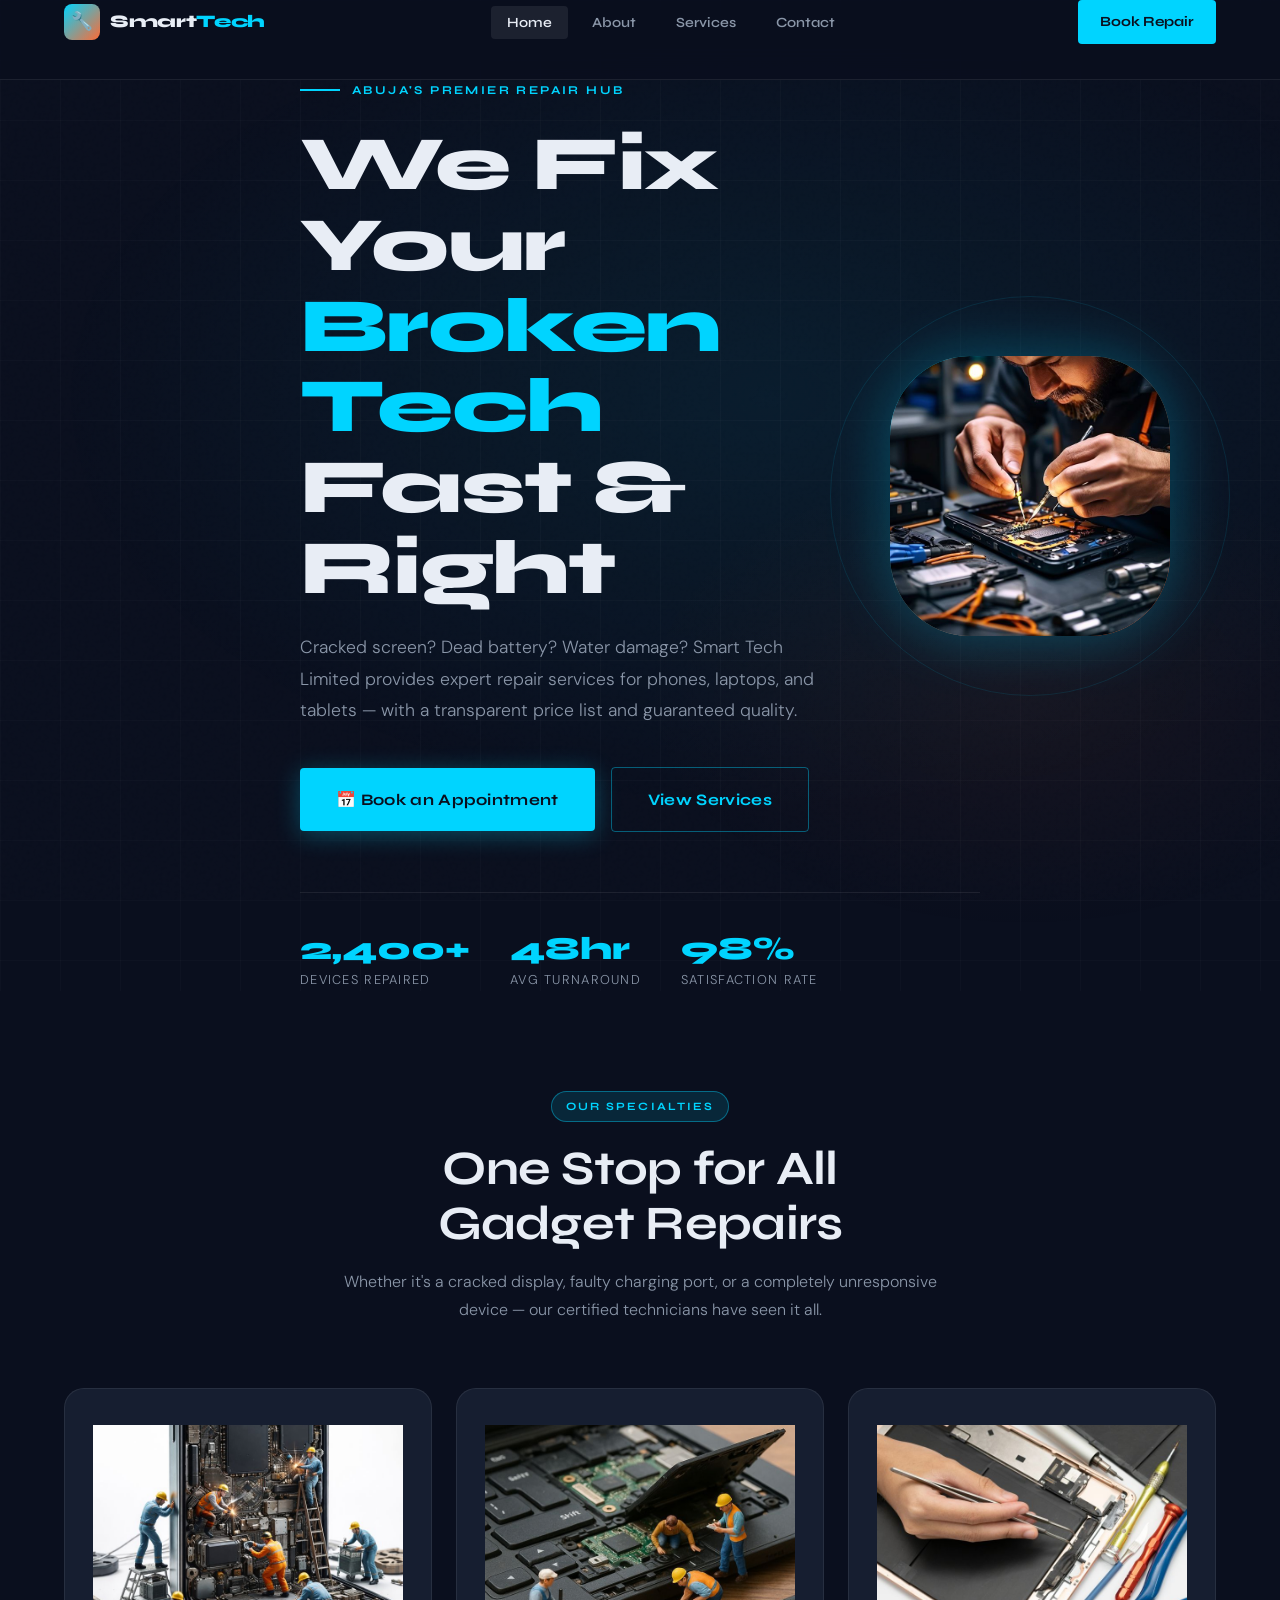
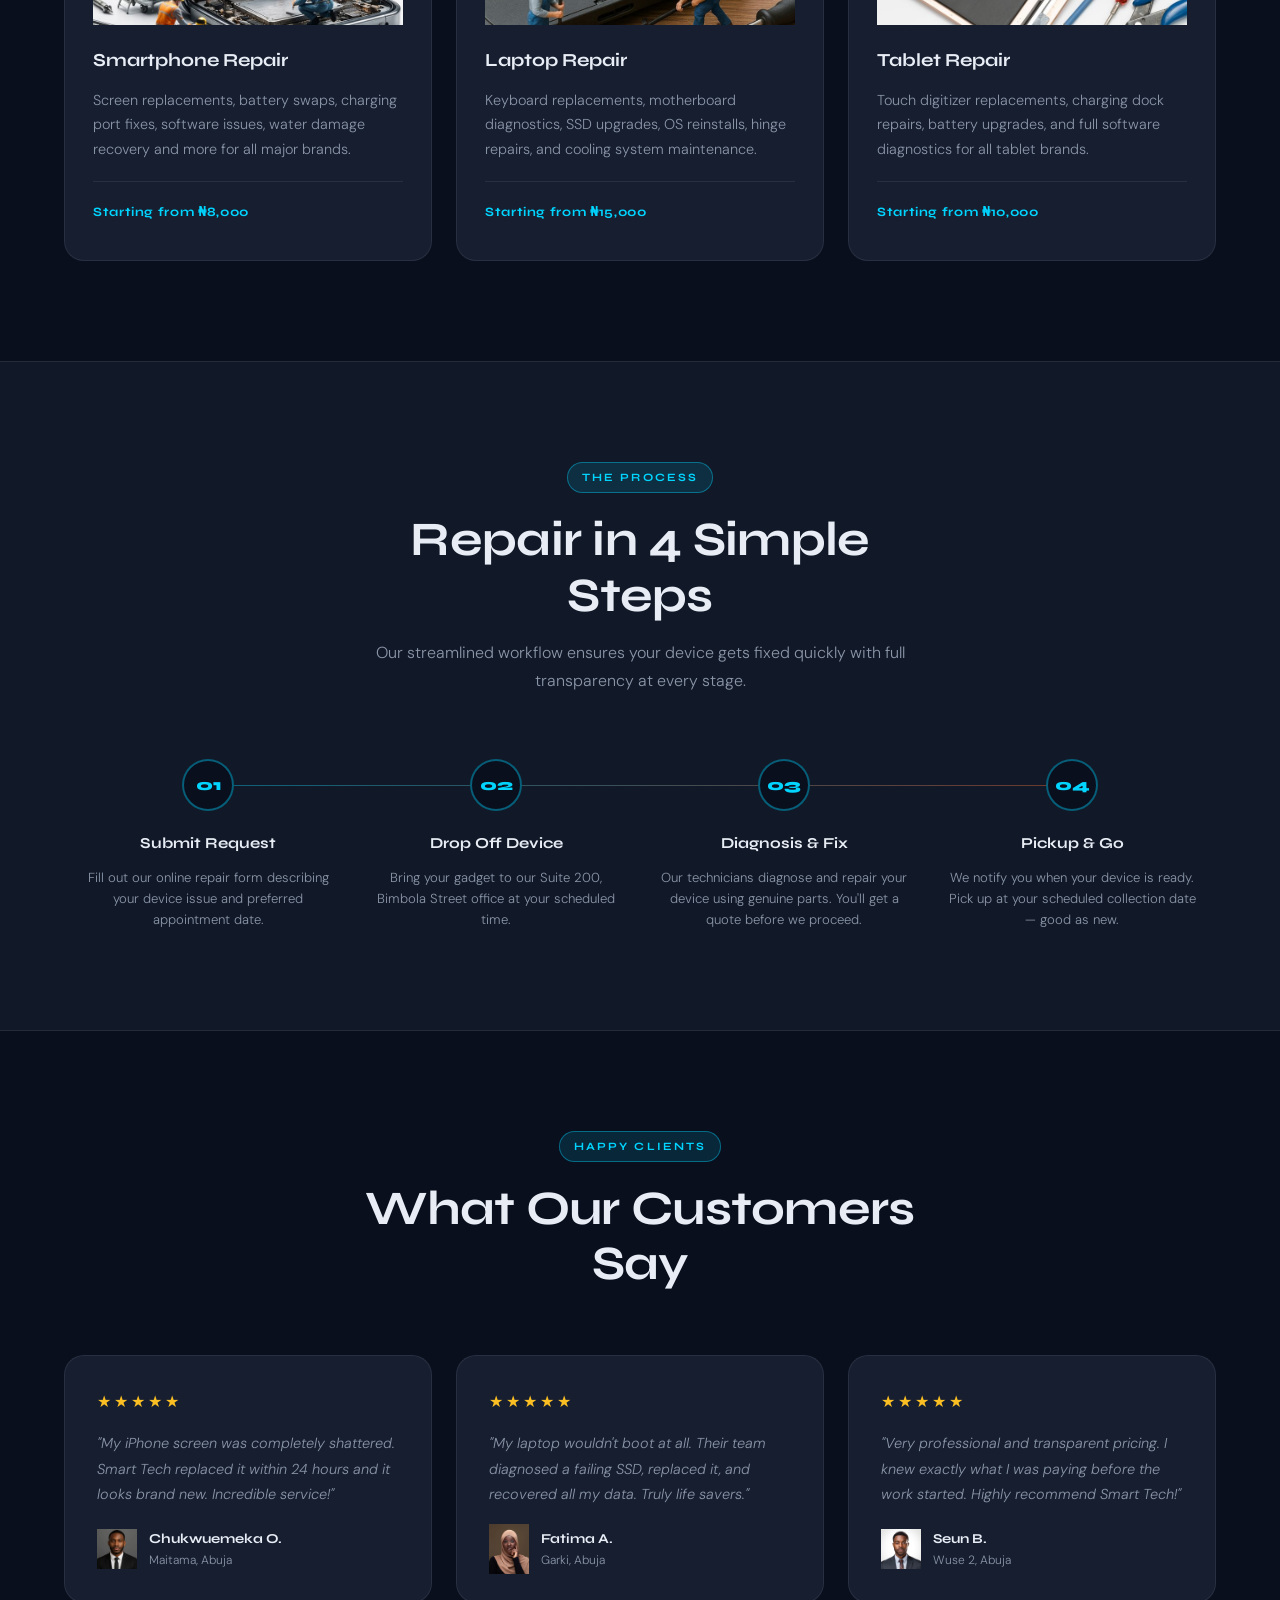
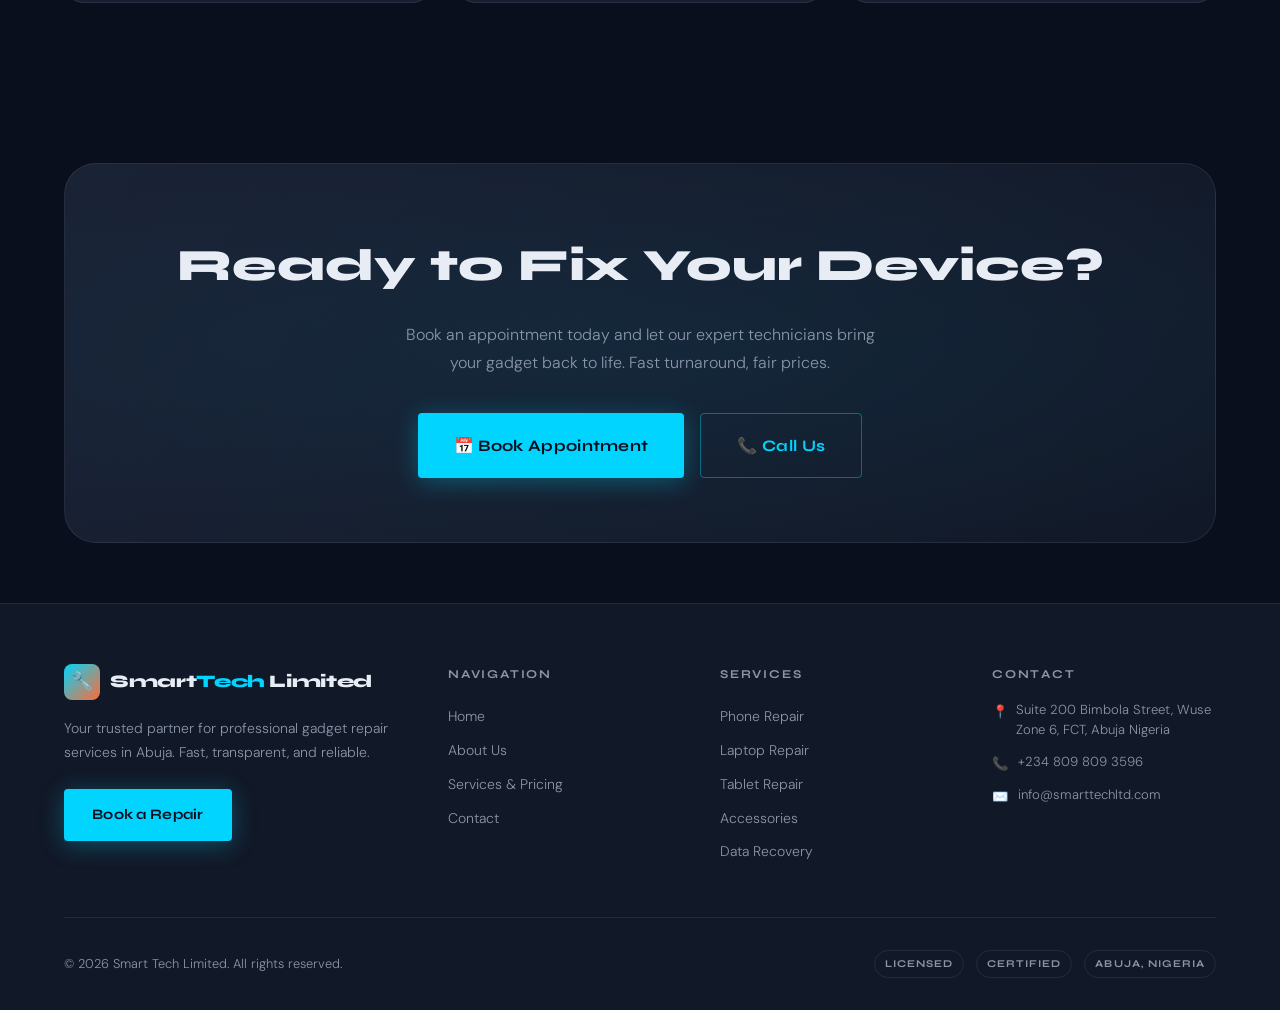
==== commit 207d33a8: "File correction" ====
--- a/Project1/index.html
+++ b/Project1/index.html
@@ -38,7 +38,9 @@
       <div class="hero-visual">
         <div class="hero-visual-ring hero-visual-ring-1"></div>
         <div class="hero-visual-ring hero-visual-ring-2"></div>
-        <div class="hero-visual-center">🔬</div>
+        <div class="hero-visual-center">
+          <img src="./assets/images/Main Repair.jpg" alt="Smart Tech Limited" />
+        </div>
       </div>
 
       <div class="container">
@@ -102,7 +104,12 @@
 
         <div class="grid-3">
           <div class="service-card animate-fade-up animate-delay-1">
-            <div class="service-icon">📱</div>
+            <div class="service-icon">
+              <img
+                src="./assets/images/smartphone-repair.jpg"
+                alt="Smartphone Repair"
+              />
+            </div>
             <div class="service-card-title">Smartphone Repair</div>
             <p class="service-card-desc">
               Screen replacements, battery swaps, charging port fixes, software
@@ -111,7 +118,12 @@
             <div class="service-card-price">Starting from ₦8,000</div>
           </div>
           <div class="service-card animate-fade-up animate-delay-2">
-            <div class="service-icon">💻</div>
+            <div class="service-icon">
+              <img
+                src="./assets/images/laptop-repair.png"
+                alt="Laptop Repair"
+              />
+            </div>
             <div class="service-card-title">Laptop Repair</div>
             <p class="service-card-desc">
               Keyboard replacements, motherboard diagnostics, SSD upgrades, OS
@@ -120,7 +132,12 @@
             <div class="service-card-price">Starting from ₦15,000</div>
           </div>
           <div class="service-card animate-fade-up animate-delay-3">
-            <div class="service-icon">⌨️</div>
+            <div class="service-icon">
+              <img
+                src="./assets/images/tablet-repair.jpg"
+                alt="Tablet Repair"
+              />
+            </div>
             <div class="service-card-title">Tablet Repair</div>
             <p class="service-card-desc">
               Touch digitizer replacements, charging dock repairs, battery
@@ -204,7 +221,12 @@
               within 24 hours and it looks brand new. Incredible service!"
             </p>
             <div class="testimonial-author">
-              <div class="testimonial-avatar">👤</div>
+              <div class="testimonial-avatar">
+                <img
+                  src="./assets/images/Chuks.webp"
+                  alt="Headshot of Chukwuemeka O."
+                />
+              </div>
               <div>
                 <div class="testimonial-author-name">Chukwuemeka O.</div>
                 <div class="testimonial-author-title">Maitama, Abuja</div>
@@ -218,7 +240,12 @@
               SSD, replaced it, and recovered all my data. Truly life savers."
             </p>
             <div class="testimonial-author">
-              <div class="testimonial-avatar">👤</div>
+              <div class="testimonial-avatar">
+                <img
+                  src="./assets/images/Fati.webp"
+                  alt="Headshot of Fatima A."
+                />
+              </div>
               <div>
                 <div class="testimonial-author-name">Fatima A.</div>
                 <div class="testimonial-author-title">Garki, Abuja</div>
@@ -232,7 +259,9 @@
               was paying before the work started. Highly recommend Smart Tech!"
             </p>
             <div class="testimonial-author">
-              <div class="testimonial-avatar">👤</div>
+              <div class="testimonial-avatar">
+                <img src="./assets/images/Seun.jpg" alt="Headshot of Seun B." />
+              </div>
               <div>
                 <div class="testimonial-author-name">Seun B.</div>
                 <div class="testimonial-author-title">Wuse 2, Abuja</div>
--- a/Project1/assets/css/style.css
+++ b/Project1/assets/css/style.css
@@ -531,20 +531,24 @@
   top: 50%;
   left: 50%;
   transform: translate(-50%, -50%);
-  width: 120px;
-  height: 120px;
+  width: 280px;
+  height: 280px;
   background: linear-gradient(
     135deg,
     var(--color-primary),
     var(--color-accent)
   );
-  border-radius: 28px;
+  border-radius: 80px;
   display: flex;
   align-items: center;
   justify-content: center;
   font-size: 3rem;
   box-shadow: 0 0 60px rgba(0, 212, 255, 0.3);
   animation: pulse-glow 3s ease-in-out infinite;
+}
+
+.hero-visual-center img {
+  border-radius: 80px;
 }
 
 @keyframes rotate {
@@ -622,6 +626,12 @@
 .service-icon {
   font-size: 2.5rem;
   margin-bottom: 20px;
+}
+
+.service-icon img {
+  width: 100%;
+  height: 200px;
+  object-fit: cover;
 }
 
 .service-card-title {
